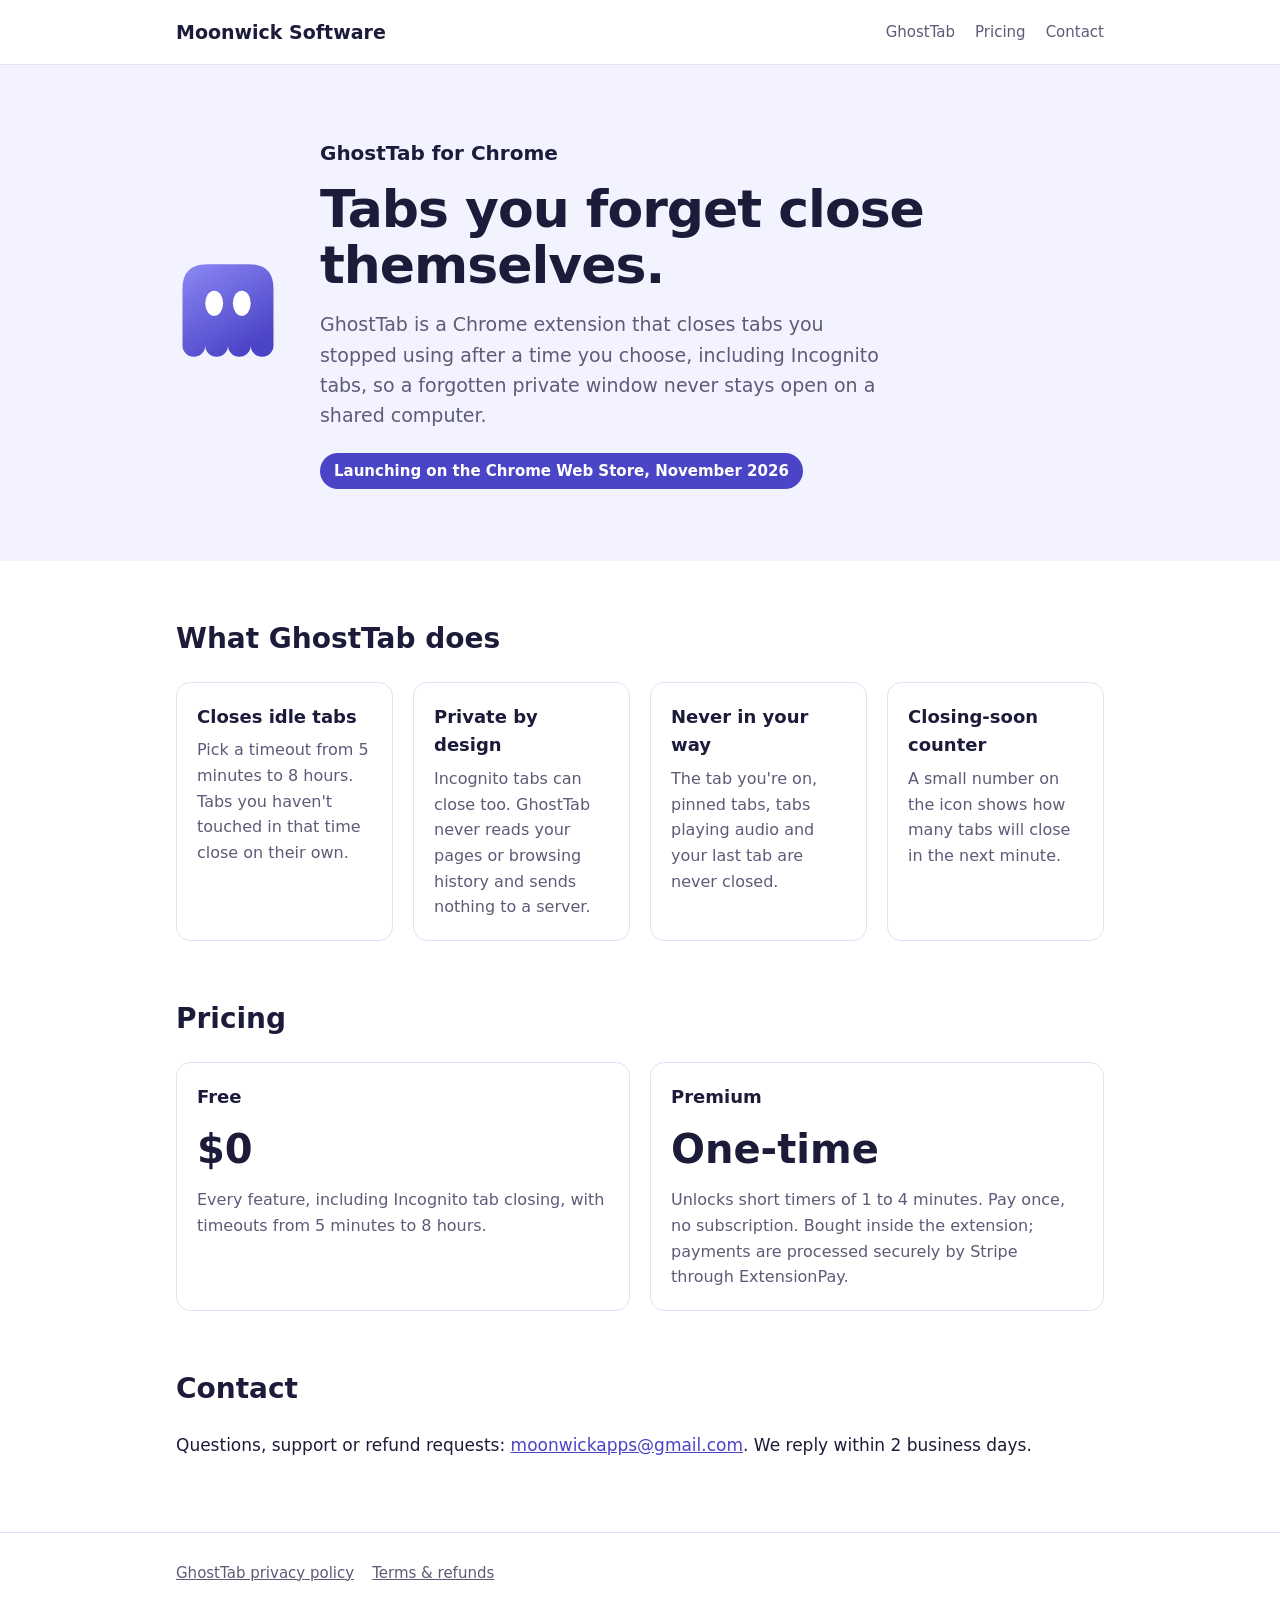
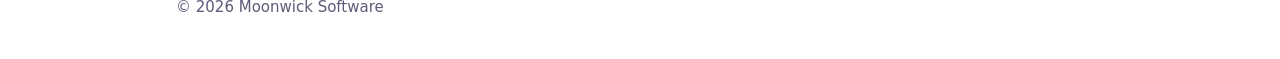
==== index.html @ 589e6111 "Init commit" ====
<!DOCTYPE html>
<html lang="en">
<head>
<meta charset="utf-8">
<meta name="viewport" content="width=device-width, initial-scale=1">
<title>Moonwick Software – GhostTab for Chrome</title>
<meta name="description" content="Moonwick Software makes small, private productivity tools for Chrome. GhostTab automatically closes tabs you stopped using, including Incognito tabs.">
<link rel="stylesheet" href="style.css">
</head>
<body>
<header class="site"><div class="wrap">
  <a class="logo" href="./">Moonwick Software</a>
  <nav><a href="#ghosttab">GhostTab</a><a href="#pricing">Pricing</a><a href="#contact">Contact</a></nav>
</div></header>

<div class="hero" id="ghosttab"><div class="wrap">
  <svg class="hero-icon" width="128" height="128" viewBox="0 0 128 128" aria-hidden="true"><defs><linearGradient id="g" x1="0" y1="0" x2="0.6" y2="1"><stop offset="0" stop-color="#8B88F5"/><stop offset="1" stop-color="#4A44C6"/></linearGradient></defs><path fill="url(#g)" d="M8 104V34Q8 4 38 4H90Q120 4 120 34V104A14 14 0 0 1 92 104A14 14 0 0 1 64 104A14 14 0 0 1 36 104A14 14 0 0 1 8 104Z"/><ellipse cx="47" cy="52" rx="11" ry="15.5" fill="#fff"/><ellipse cx="81" cy="52" rx="11" ry="15.5" fill="#fff"/></svg>
  <div>
    <div class="badge">GhostTab for Chrome</div>
    <h1>Tabs you forget close themselves.</h1>
    <p>GhostTab is a Chrome extension that closes tabs you stopped using after a time you choose, including Incognito tabs, so a forgotten private window never stays open on a shared computer.</p>
    <span class="status">Launching on the Chrome Web Store, November 2026</span>
  </div>
</div></div>

<section><div class="wrap">
  <h2>What GhostTab does</h2>
  <div class="grid four">
    <div class="card"><h3>Closes idle tabs</h3><p>Pick a timeout from 5 minutes to 8 hours. Tabs you haven't touched in that time close on their own.</p></div>
    <div class="card"><h3>Private by design</h3><p>Incognito tabs can close too. GhostTab never reads your pages or browsing history and sends nothing to a server.</p></div>
    <div class="card"><h3>Never in your way</h3><p>The tab you're on, pinned tabs, tabs playing audio and your last tab are never closed.</p></div>
    <div class="card"><h3>Closing-soon counter</h3><p>A small number on the icon shows how many tabs will close in the next minute.</p></div>
  </div>
</div></section>

<section id="pricing" style="padding-top:0"><div class="wrap">
  <h2>Pricing</h2>
  <div class="grid">
    <div class="card"><h3>Free</h3><div class="price">$0</div><p>Every feature, including Incognito tab closing, with timeouts from 5 minutes to 8 hours.</p></div>
    <div class="card"><h3>Premium</h3><div class="price">One-time</div><p>Unlocks short timers of 1 to 4 minutes. Pay once, no subscription. Bought inside the extension; payments are processed securely by Stripe through ExtensionPay.</p></div>
  </div>
</div></section>

<section id="contact" style="padding-top:0"><div class="wrap">
  <h2>Contact</h2>
  <p>Questions, support or refund requests: <a href="mailto:moonwickapps@gmail.com">moonwickapps@gmail.com</a>. We reply within 2 business days.</p>
</div></section>

<footer><div class="wrap">
  <a href="ghosttab/privacy.html">GhostTab privacy policy</a><a href="terms.html">Terms &amp; refunds</a>
  <div style="margin-top:10px">© 2026 Moonwick Software</div>
</div></footer>
</body>
</html>
---- style.css ----
:root {
  color-scheme: light dark;
  --bg: #ffffff; --bg-soft: #f3f2ff; --fg: #1c1b3a; --muted: #5d5b78;
  --border: #e3e1f5; --accent: #4A44C6; --accent-fg: #ffffff;
}
@media (prefers-color-scheme: dark) {
  :root {
    --bg: #15142b; --bg-soft: #1f1d40; --fg: #f1f0ff; --muted: #a9a7c8;
    --border: #2e2b5c; --accent: #8B88F5; --accent-fg: #15142b;
  }
}
* { box-sizing: border-box; }
body { margin: 0; background: var(--bg); color: var(--fg);
  font: 17px/1.6 system-ui, -apple-system, "Segoe UI", Roboto, sans-serif; }
a { color: var(--accent); }
.wrap { max-width: 960px; margin: 0 auto; padding: 0 16px; }
header.site { border-bottom: 1px solid var(--border); }
header.site .wrap { display: flex; align-items: center; justify-content: space-between; height: 64px; }
.logo { font-weight: 700; font-size: 19px; color: var(--fg); text-decoration: none; }
nav a { margin-left: 20px; color: var(--muted); text-decoration: none; font-size: 15px; }
nav a:hover { color: var(--fg); }
.hero { background: var(--bg-soft); padding: 72px 0; }
.hero .wrap { display: flex; gap: 40px; align-items: center; }
.hero h1 { font-size: clamp(34px, 6vw, 52px); line-height: 1.08; letter-spacing: -1px; margin: 12px 0 16px; }
.hero p { color: var(--muted); font-size: 19px; max-width: 560px; margin: 0; }
.badge { display: inline-flex; align-items: center; gap: 10px; font-weight: 700; font-size: 20px; }
.status { display: inline-block; margin-top: 22px; padding: 6px 14px; border-radius: 999px;
  background: var(--accent); color: var(--accent-fg); font-weight: 600; font-size: 15px; }
section { padding: 56px 0; }
h2 { font-size: 28px; margin: 0 0 20px; }
.grid { display: grid; grid-template-columns: repeat(auto-fit, minmax(240px, 1fr)); gap: 20px; }
.grid.four { grid-template-columns: repeat(auto-fit, minmax(200px, 1fr)); }
.card { border: 1px solid var(--border); border-radius: 14px; padding: 20px; }
.card h3 { margin: 0 0 6px; font-size: 18px; }
.card p { margin: 0; color: var(--muted); font-size: 16px; }
.price { font-size: 40px; font-weight: 800; margin: 6px 0; }
.legal h1 { font-size: 34px; margin: 40px 0 4px; }
.legal h2 { font-size: 21px; margin: 32px 0 8px; }
.legal .muted, .muted { color: var(--muted); }
footer { border-top: 1px solid var(--border); padding: 28px 0 40px; color: var(--muted); font-size: 15px; }
footer a { color: var(--muted); margin-right: 18px; }
@media (max-width: 640px) {
  .hero .wrap { flex-direction: column; align-items: flex-start; }
  .hero-icon { width: 96px; height: 96px; }
  nav a { margin-left: 12px; font-size: 14px; }
  .logo { font-size: 17px; white-space: nowrap; }
}
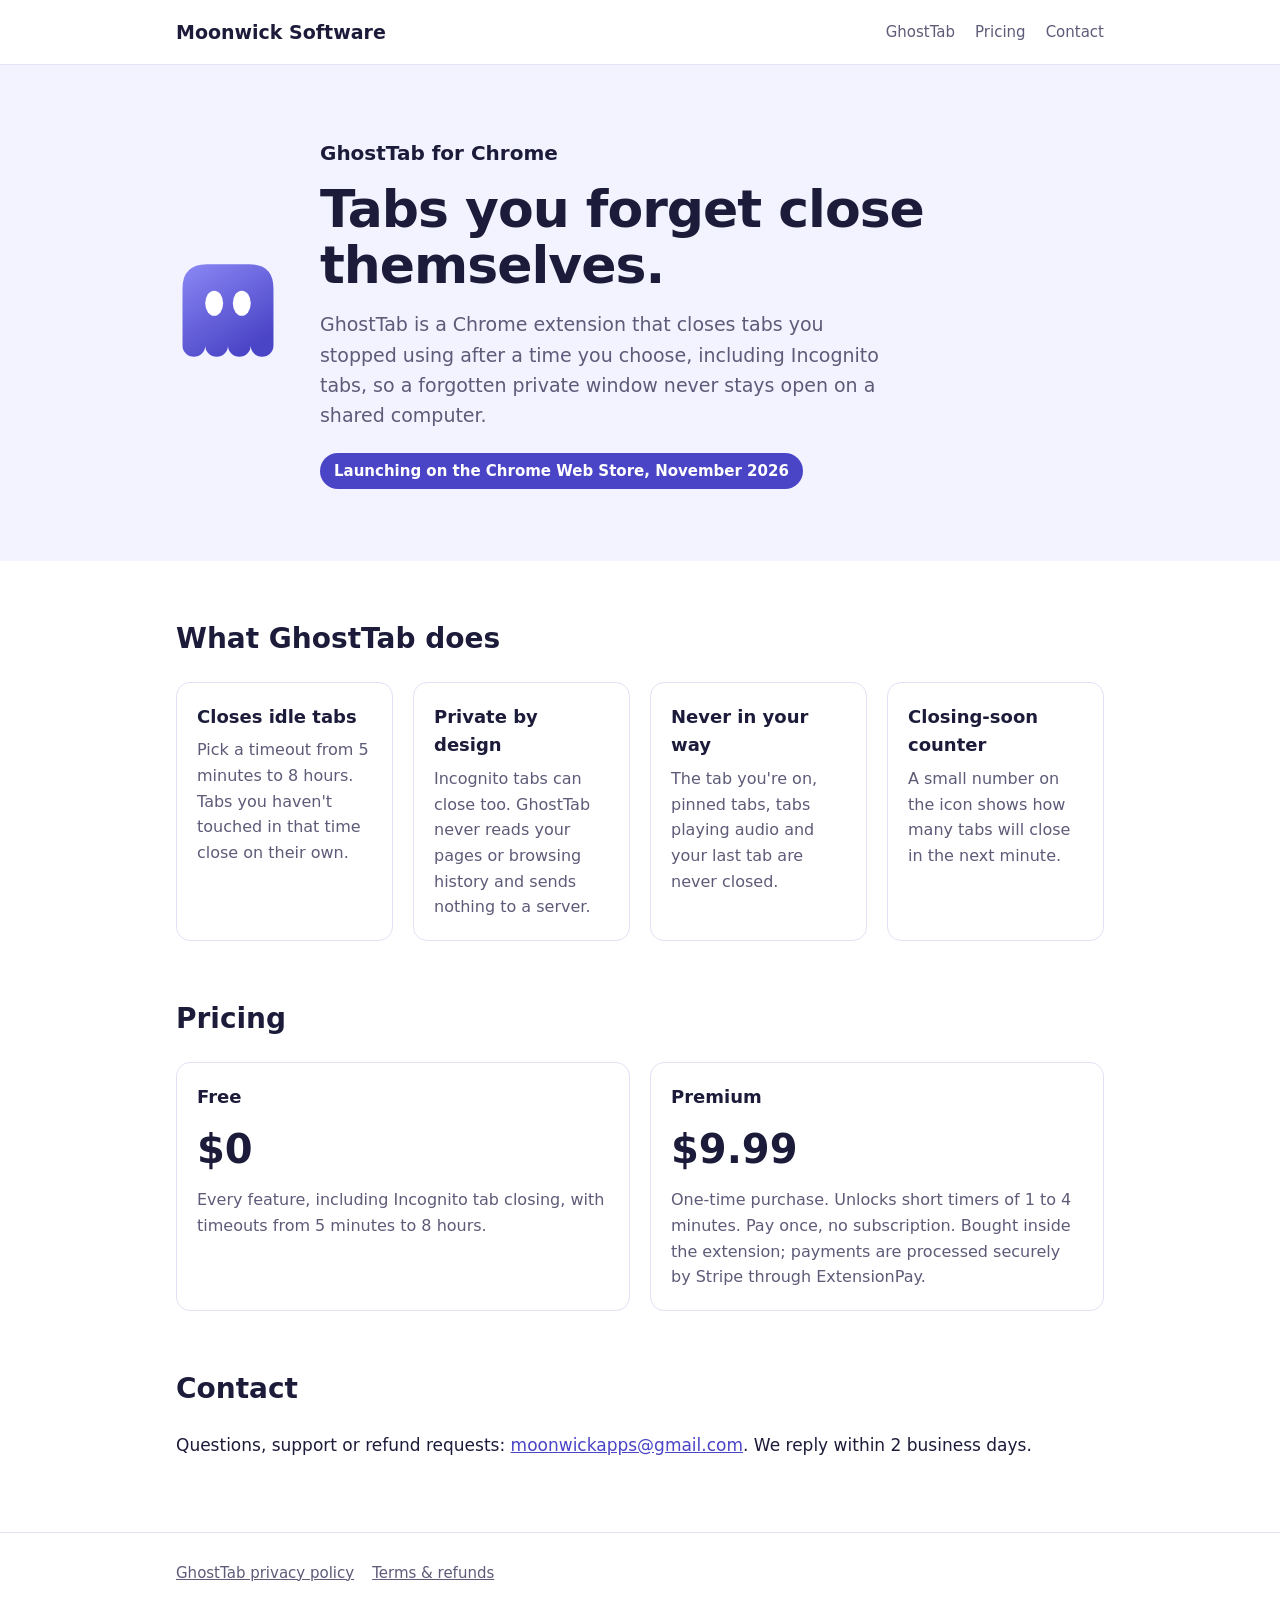
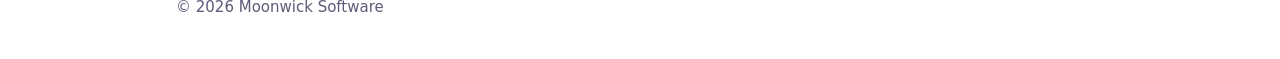
==== commit 5928b1ec: "Show Premium price ($9.99) on homepage Co-Authored-By: Claude Opus 5.5 <noreply@anthropic.com>" ====
--- a/index.html
+++ b/index.html
@@ -37,7 +37,7 @@
   <h2>Pricing</h2>
   <div class="grid">
     <div class="card"><h3>Free</h3><div class="price">$0</div><p>Every feature, including Incognito tab closing, with timeouts from 5 minutes to 8 hours.</p></div>
-    <div class="card"><h3>Premium</h3><div class="price">One-time</div><p>Unlocks short timers of 1 to 4 minutes. Pay once, no subscription. Bought inside the extension; payments are processed securely by Stripe through ExtensionPay.</p></div>
+    <div class="card"><h3>Premium</h3><div class="price">$9.99</div><p>One-time purchase. Unlocks short timers of 1 to 4 minutes. Pay once, no subscription. Bought inside the extension; payments are processed securely by Stripe through ExtensionPay.</p></div>
   </div>
 </div></section>
 
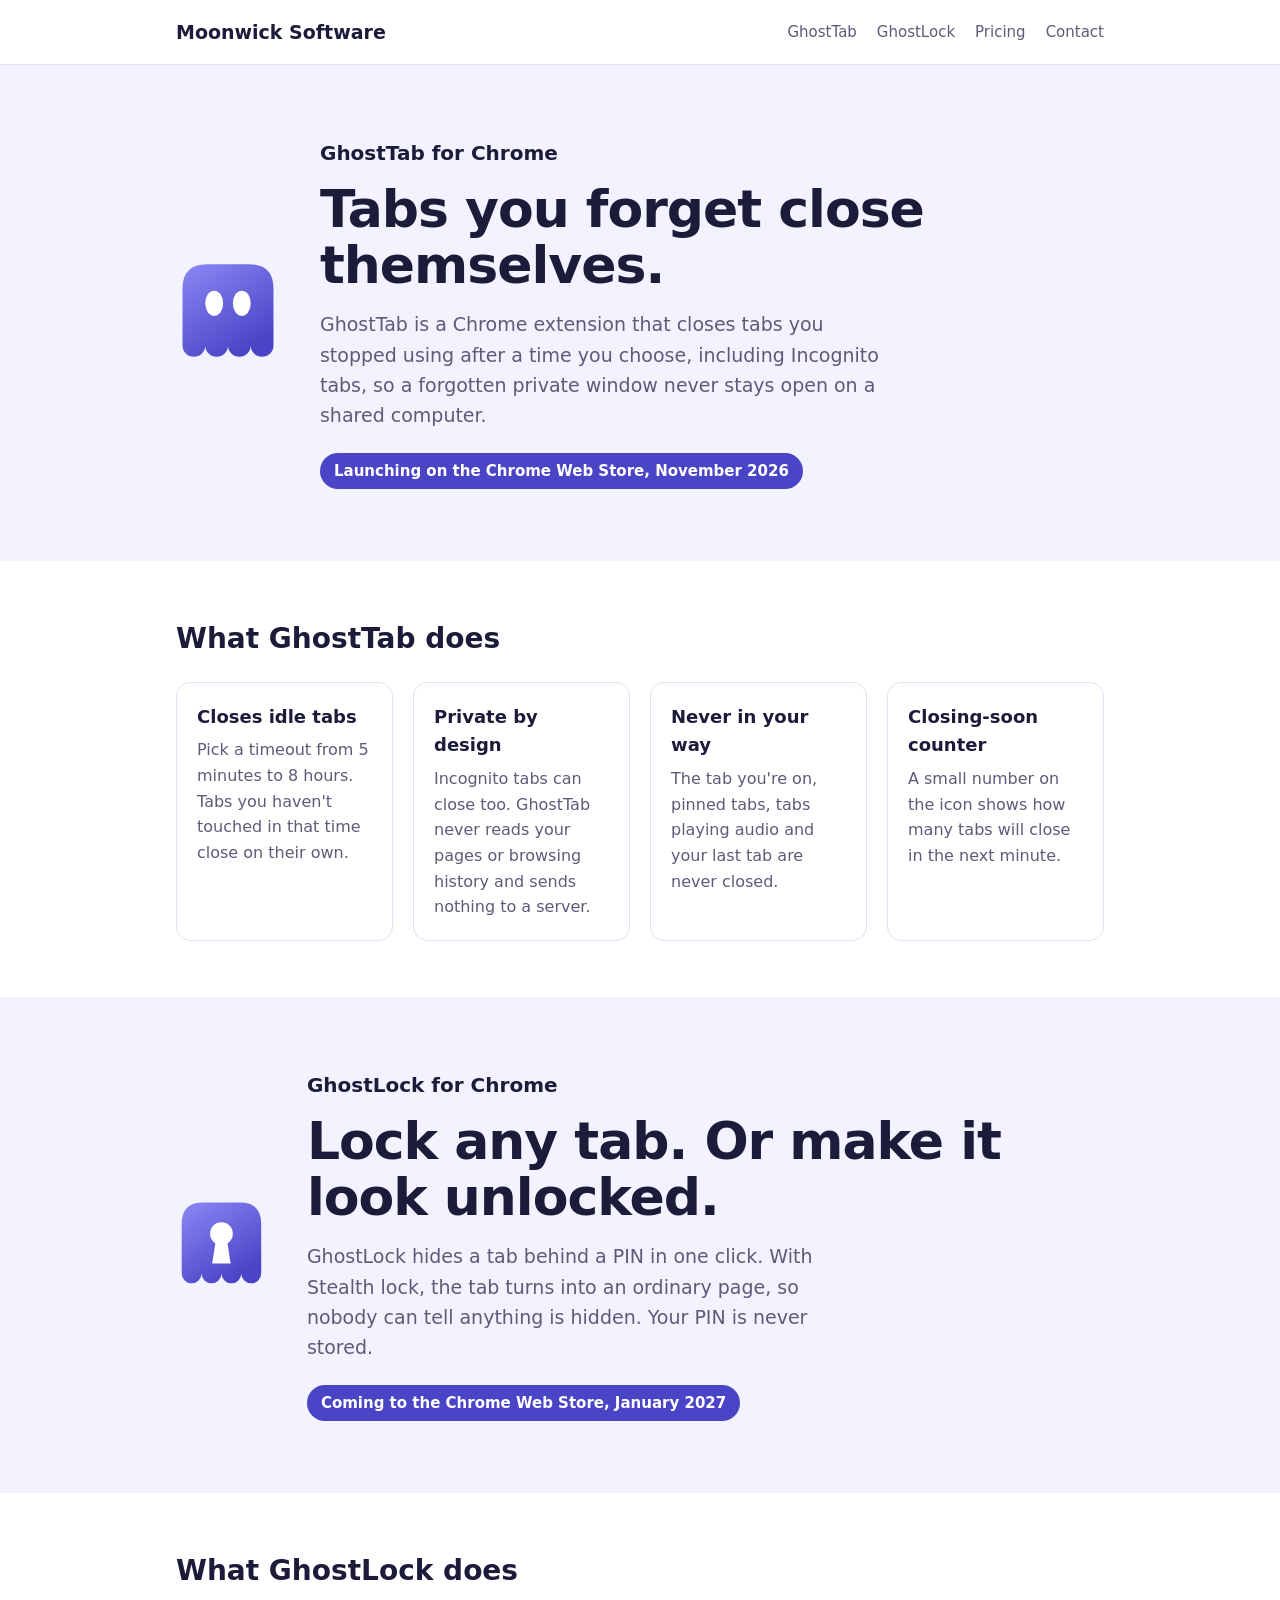
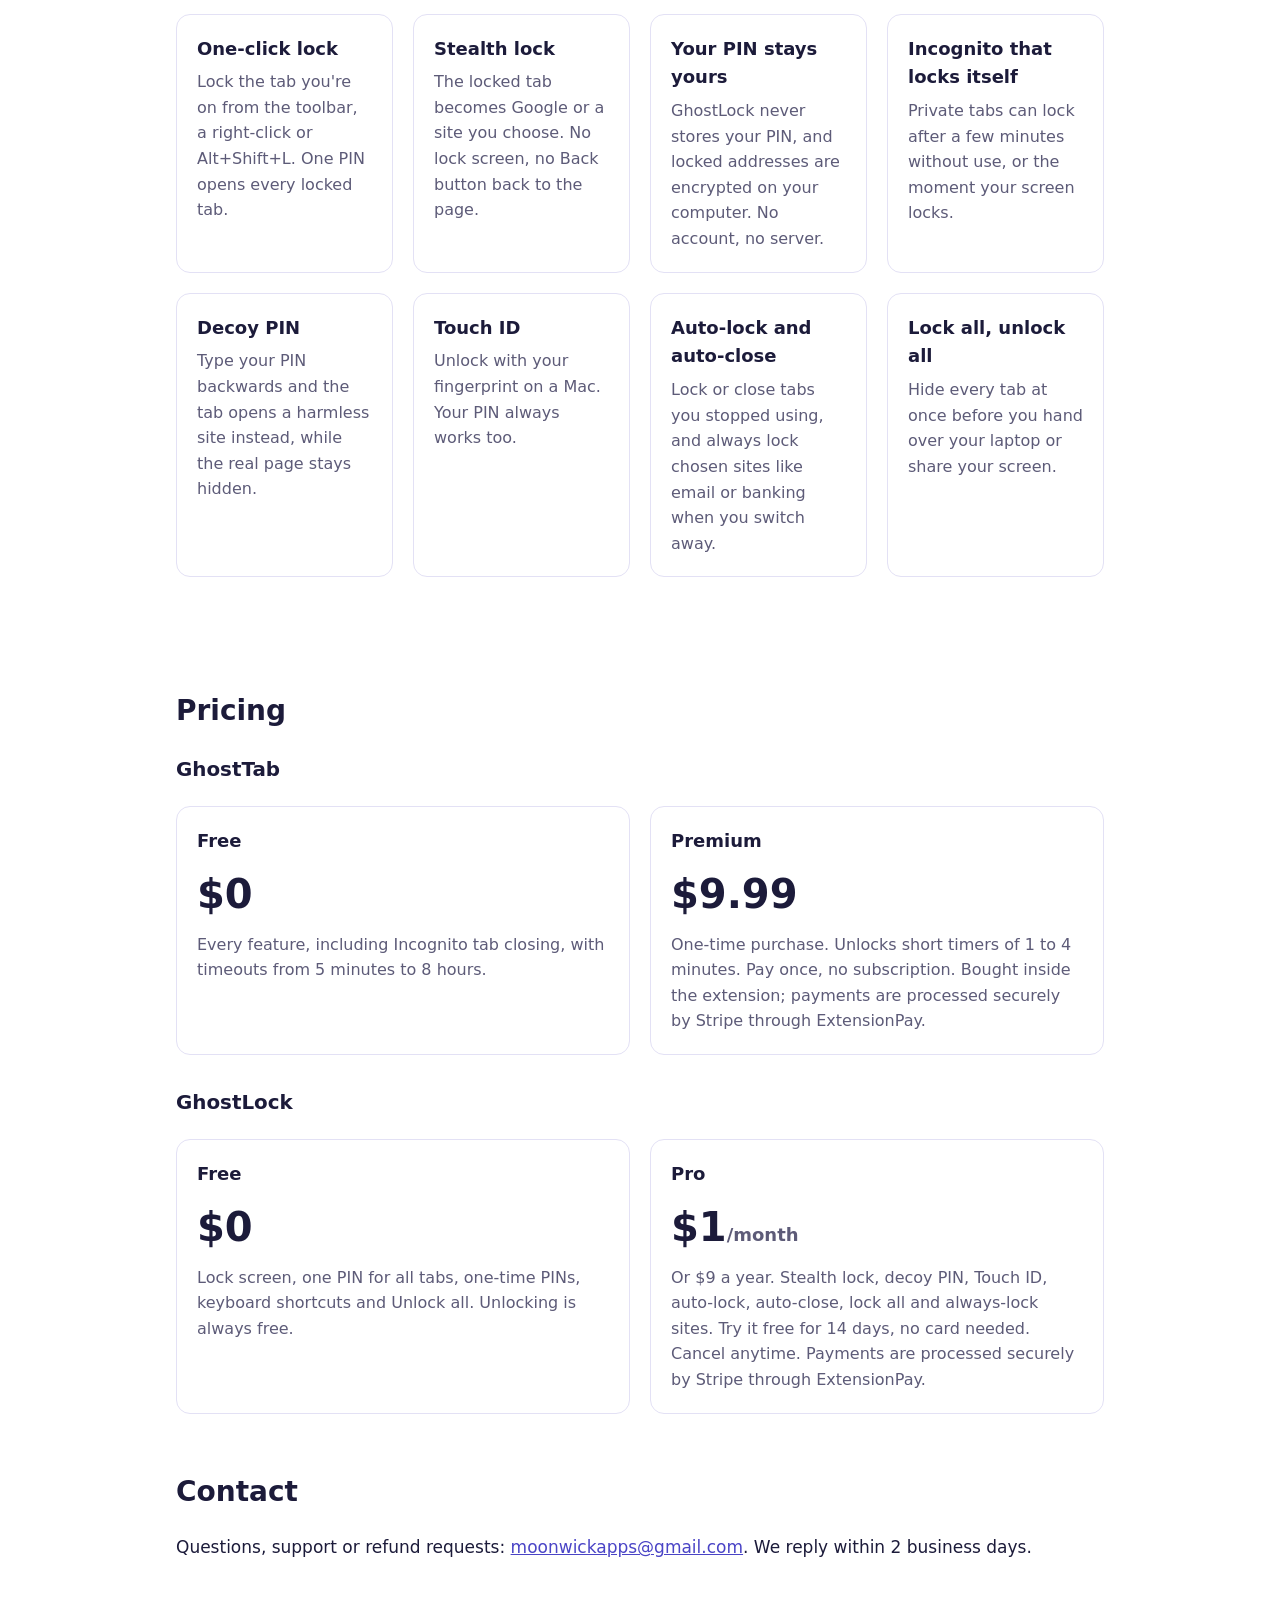
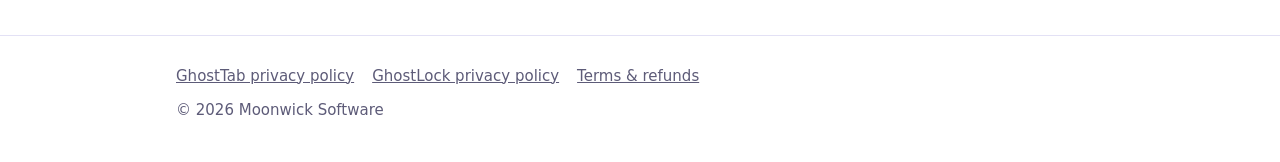
==== commit 6c04c598: "Add GhostLock section, privacy policy, terms, and Prompt Academy Co-Authored-By: Claude Opus 5.5 <no" ====
--- a/index.html
+++ b/index.html
@@ -3,14 +3,14 @@
 <head>
 <meta charset="utf-8">
 <meta name="viewport" content="width=device-width, initial-scale=1">
-<title>Moonwick Software – GhostTab for Chrome</title>
-<meta name="description" content="Moonwick Software makes small, private productivity tools for Chrome. GhostTab automatically closes tabs you stopped using, including Incognito tabs.">
+<title>Moonwick Software – GhostTab and GhostLock for Chrome</title>
+<meta name="description" content="Moonwick Software makes small, private tools for Chrome. GhostTab closes tabs you stopped using. GhostLock locks any tab behind a PIN, or makes it look like an ordinary page.">
 <link rel="stylesheet" href="style.css">
 </head>
 <body>
 <header class="site"><div class="wrap">
   <a class="logo" href="./">Moonwick Software</a>
-  <nav><a href="#ghosttab">GhostTab</a><a href="#pricing">Pricing</a><a href="#contact">Contact</a></nav>
+  <nav><a href="#ghosttab">GhostTab</a><a href="#ghostlock">GhostLock</a><a href="#pricing">Pricing</a><a href="#contact">Contact</a></nav>
 </div></header>
 
 <div class="hero" id="ghosttab"><div class="wrap">
@@ -33,11 +33,41 @@
   </div>
 </div></section>
 
-<section id="pricing" style="padding-top:0"><div class="wrap">
+<div class="hero" id="ghostlock"><div class="wrap">
+  <svg class="hero-icon" width="128" height="128" viewBox="0 0 128 128" aria-hidden="true"><defs><linearGradient id="g2" x1="0" y1="0" x2="0.6" y2="1"><stop offset="0" stop-color="#8B88F5"/><stop offset="1" stop-color="#4A44C6"/></linearGradient></defs><path fill="url(#g2)" d="M8 104V34Q8 4 38 4H90Q120 4 120 34V104A14 14 0 0 1 92 104A14 14 0 0 1 64 104A14 14 0 0 1 36 104A14 14 0 0 1 8 104Z"/><circle cx="64" cy="48" r="16" fill="#fff"/><path d="M56 58H72L77 90H51Z" fill="#fff"/></svg>
+  <div>
+    <div class="badge">GhostLock for Chrome</div>
+    <h1>Lock any tab. Or make it look unlocked.</h1>
+    <p>GhostLock hides a tab behind a PIN in one click. With Stealth lock, the tab turns into an ordinary page, so nobody can tell anything is hidden. Your PIN is never stored.</p>
+    <span class="status">Coming to the Chrome Web Store, January 2027</span>
+  </div>
+</div></div>
+
+<section><div class="wrap">
+  <h2>What GhostLock does</h2>
+  <div class="grid four">
+    <div class="card"><h3>One-click lock</h3><p>Lock the tab you're on from the toolbar, a right-click or Alt+Shift+L. One PIN opens every locked tab.</p></div>
+    <div class="card"><h3>Stealth lock</h3><p>The locked tab becomes Google or a site you choose. No lock screen, no Back button back to the page.</p></div>
+    <div class="card"><h3>Your PIN stays yours</h3><p>GhostLock never stores your PIN, and locked addresses are encrypted on your computer. No account, no server.</p></div>
+    <div class="card"><h3>Incognito that locks itself</h3><p>Private tabs can lock after a few minutes without use, or the moment your screen locks.</p></div>
+    <div class="card"><h3>Decoy PIN</h3><p>Type your PIN backwards and the tab opens a harmless site instead, while the real page stays hidden.</p></div>
+    <div class="card"><h3>Touch ID</h3><p>Unlock with your fingerprint on a Mac. Your PIN always works too.</p></div>
+    <div class="card"><h3>Auto-lock and auto-close</h3><p>Lock or close tabs you stopped using, and always lock chosen sites like email or banking when you switch away.</p></div>
+    <div class="card"><h3>Lock all, unlock all</h3><p>Hide every tab at once before you hand over your laptop or share your screen.</p></div>
+  </div>
+</div></section>
+
+<section id="pricing"><div class="wrap">
   <h2>Pricing</h2>
+  <h3>GhostTab</h3>
   <div class="grid">
     <div class="card"><h3>Free</h3><div class="price">$0</div><p>Every feature, including Incognito tab closing, with timeouts from 5 minutes to 8 hours.</p></div>
     <div class="card"><h3>Premium</h3><div class="price">$9.99</div><p>One-time purchase. Unlocks short timers of 1 to 4 minutes. Pay once, no subscription. Bought inside the extension; payments are processed securely by Stripe through ExtensionPay.</p></div>
+  </div>
+  <h3 style="margin-top:32px">GhostLock</h3>
+  <div class="grid">
+    <div class="card"><h3>Free</h3><div class="price">$0</div><p>Lock screen, one PIN for all tabs, one-time PINs, keyboard shortcuts and Unlock all. Unlocking is always free.</p></div>
+    <div class="card"><h3>Pro</h3><div class="price">$1<span class="muted" style="font-size:18px;font-weight:600">/month</span></div><p>Or $9 a year. Stealth lock, decoy PIN, Touch ID, auto-lock, auto-close, lock all and always-lock sites. Try it free for 14 days, no card needed. Cancel anytime. Payments are processed securely by Stripe through ExtensionPay.</p></div>
   </div>
 </div></section>
 
@@ -47,7 +77,7 @@
 </div></section>
 
 <footer><div class="wrap">
-  <a href="ghosttab/privacy.html">GhostTab privacy policy</a><a href="terms.html">Terms &amp; refunds</a>
+  <a href="ghosttab/privacy.html">GhostTab privacy policy</a><a href="ghostlock/privacy.html">GhostLock privacy policy</a><a href="terms.html">Terms &amp; refunds</a>
   <div style="margin-top:10px">© 2026 Moonwick Software</div>
 </div></footer>
 </body>
--- a/style.css
+++ b/style.css
@@ -45,3 +45,8 @@
   nav a { margin-left: 12px; font-size: 14px; }
   .logo { font-size: 17px; white-space: nowrap; }
 }
+@media (max-width: 640px) {
+  header.site .wrap { height: auto; min-height: 64px; flex-wrap: wrap; gap: 4px 16px; padding-top: 10px; padding-bottom: 10px; }
+  nav { display: flex; flex-wrap: wrap; gap: 4px 14px; }
+  nav a { margin-left: 0; }
+}
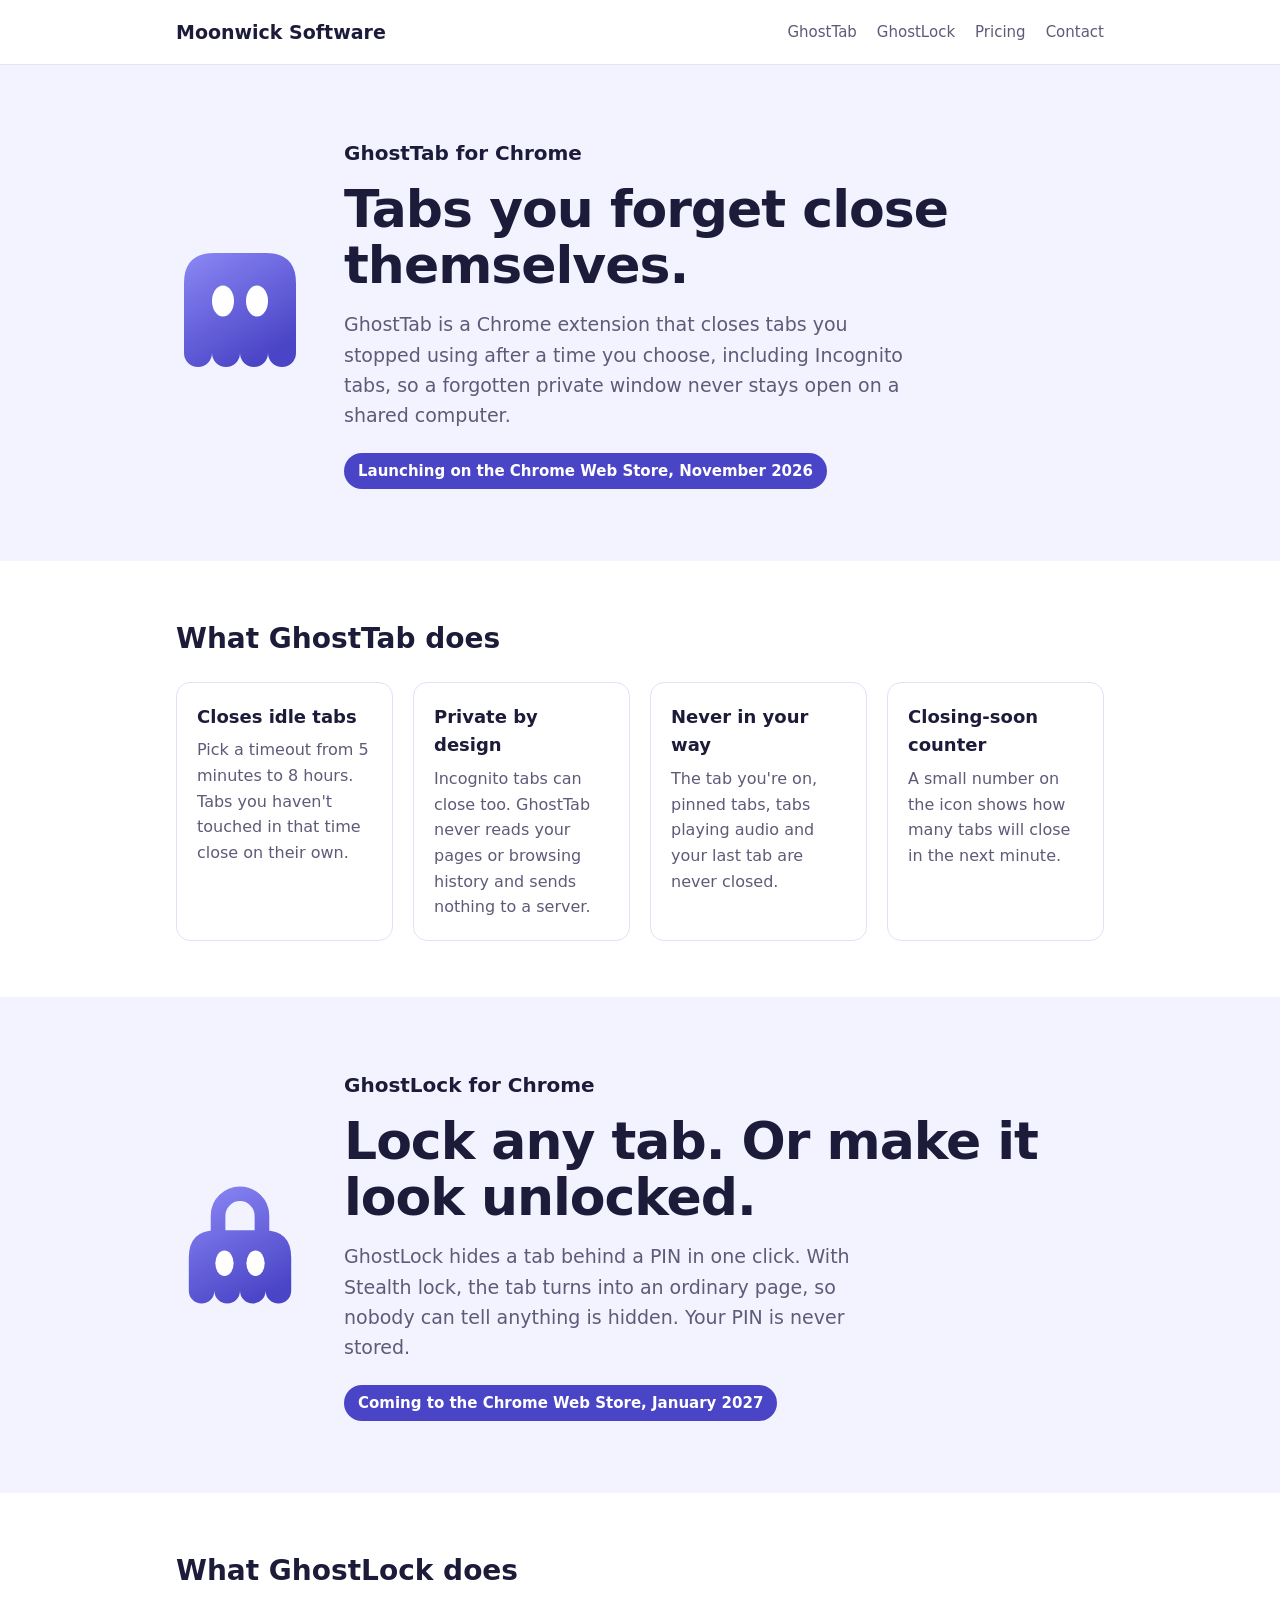
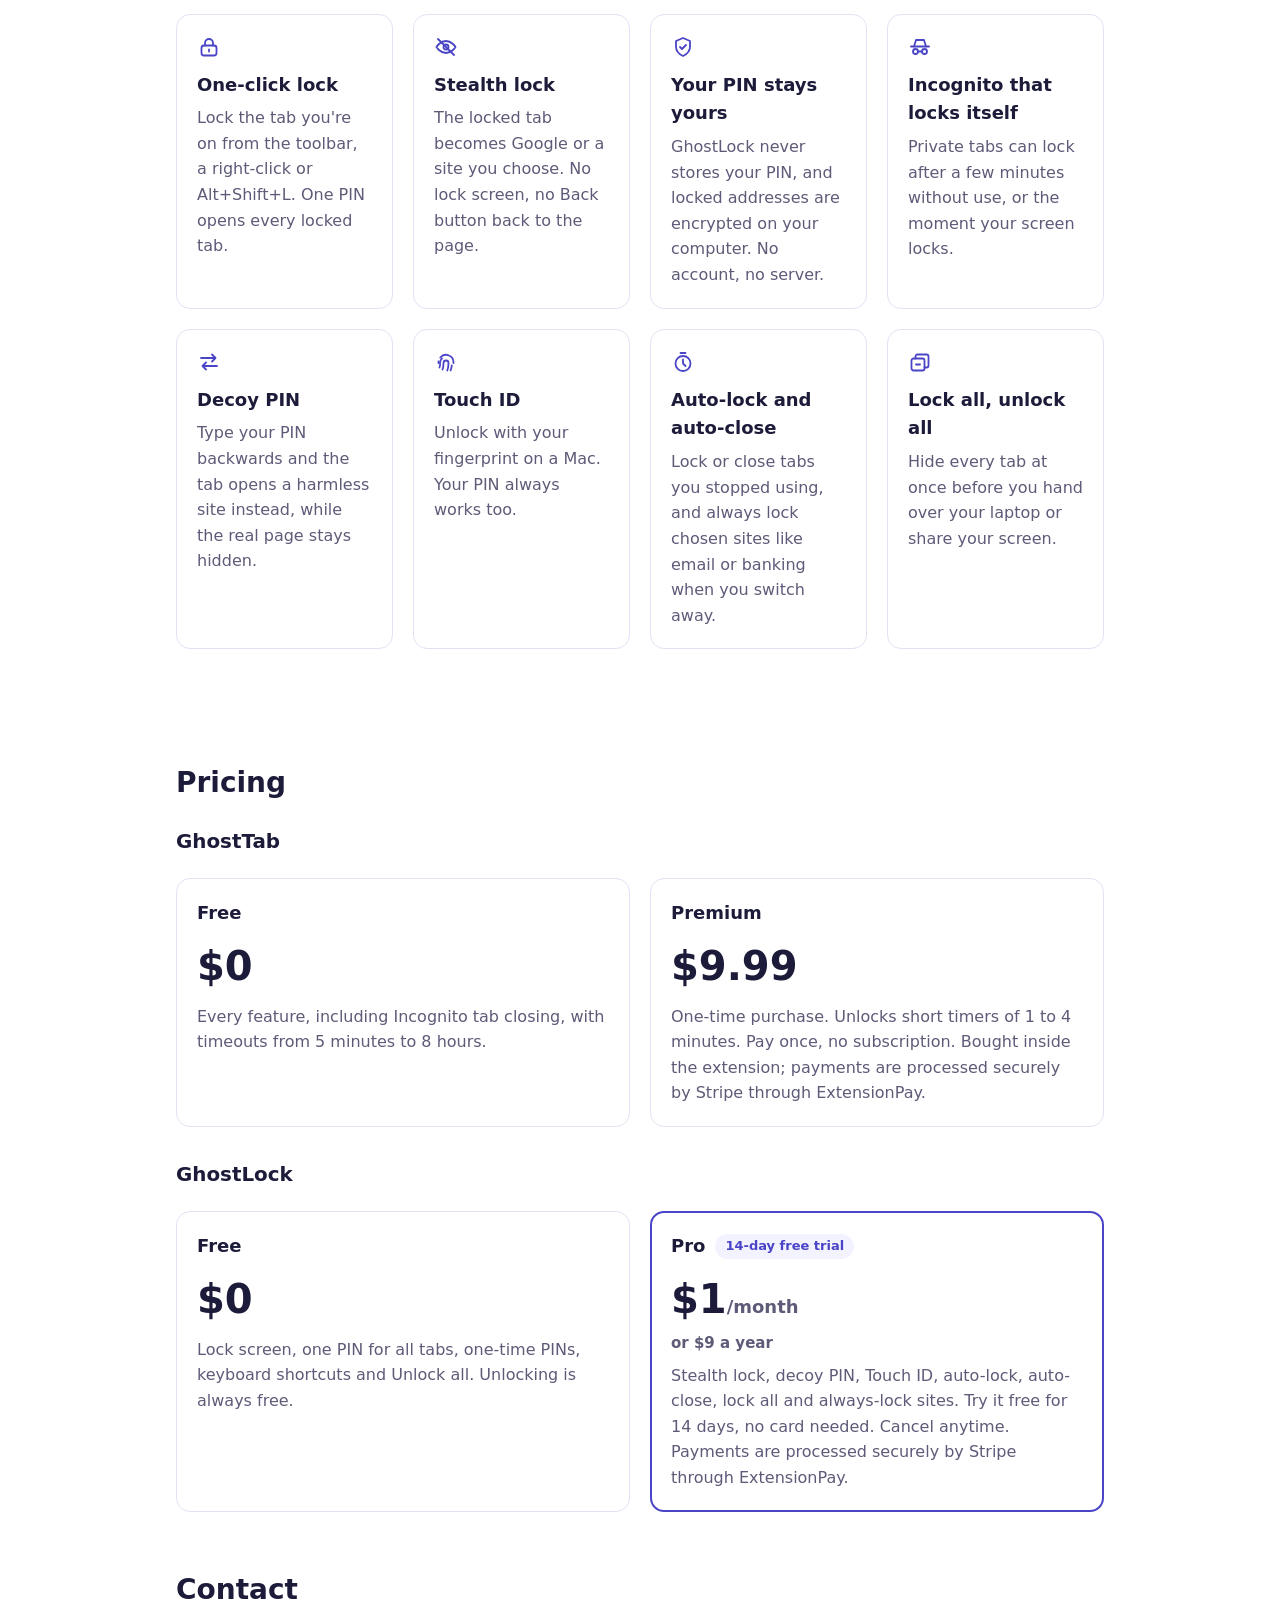
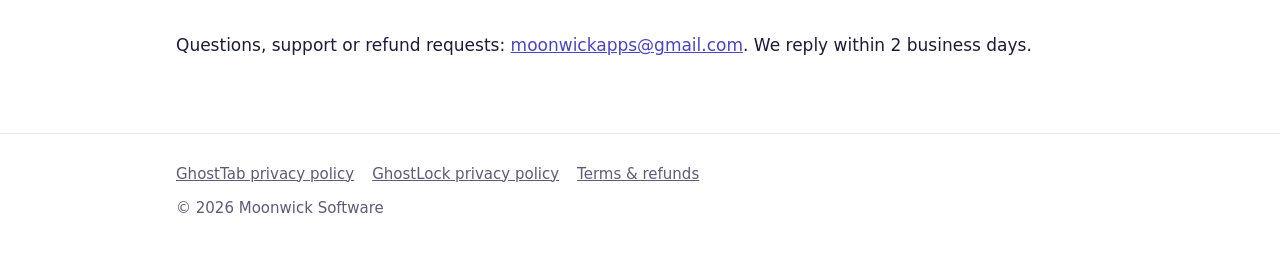
==== commit 57be0b13: "GhostLock section: new icon, feature icons, Pro trial pill Co-Authored-By: Claude Opus 5.5 <noreply@" ====
--- a/index.html
+++ b/index.html
@@ -34,7 +34,7 @@
 </div></section>
 
 <div class="hero" id="ghostlock"><div class="wrap">
-  <svg class="hero-icon" width="128" height="128" viewBox="0 0 128 128" aria-hidden="true"><defs><linearGradient id="g2" x1="0" y1="0" x2="0.6" y2="1"><stop offset="0" stop-color="#8B88F5"/><stop offset="1" stop-color="#4A44C6"/></linearGradient></defs><path fill="url(#g2)" d="M8 104V34Q8 4 38 4H90Q120 4 120 34V104A14 14 0 0 1 92 104A14 14 0 0 1 64 104A14 14 0 0 1 36 104A14 14 0 0 1 8 104Z"/><circle cx="64" cy="48" r="16" fill="#fff"/><path d="M56 58H72L77 90H51Z" fill="#fff"/></svg>
+  <svg class="hero-icon" viewBox="-6 -6 140 140" width="128" height="128" aria-hidden="true"><defs><linearGradient id="g2" gradientUnits="userSpaceOnUse" x1="16" y1="0" x2="80" y2="128"><stop offset="0" stop-color="#8B88F5"/><stop offset="1" stop-color="#4A44C6"/></linearGradient></defs><path d="M40 60V32A24 24 0 0 1 88 32V60" fill="none" stroke="url(#g2)" stroke-width="16"/><path d="M8 114V78Q8 48 38 48H90Q120 48 120 78V114A14 14 0 0 1 92 114A14 14 0 0 1 64 114A14 14 0 0 1 36 114A14 14 0 0 1 8 114Z" fill="url(#g2)"/><g fill="#ffffff"><ellipse cx="47" cy="84" rx="10" ry="14"/><ellipse cx="81" cy="84" rx="10" ry="14"/></g></svg>
   <div>
     <div class="badge">GhostLock for Chrome</div>
     <h1>Lock any tab. Or make it look unlocked.</h1>
@@ -45,15 +45,15 @@
 
 <section><div class="wrap">
   <h2>What GhostLock does</h2>
-  <div class="grid four">
-    <div class="card"><h3>One-click lock</h3><p>Lock the tab you're on from the toolbar, a right-click or Alt+Shift+L. One PIN opens every locked tab.</p></div>
-    <div class="card"><h3>Stealth lock</h3><p>The locked tab becomes Google or a site you choose. No lock screen, no Back button back to the page.</p></div>
-    <div class="card"><h3>Your PIN stays yours</h3><p>GhostLock never stores your PIN, and locked addresses are encrypted on your computer. No account, no server.</p></div>
-    <div class="card"><h3>Incognito that locks itself</h3><p>Private tabs can lock after a few minutes without use, or the moment your screen locks.</p></div>
-    <div class="card"><h3>Decoy PIN</h3><p>Type your PIN backwards and the tab opens a harmless site instead, while the real page stays hidden.</p></div>
-    <div class="card"><h3>Touch ID</h3><p>Unlock with your fingerprint on a Mac. Your PIN always works too.</p></div>
-    <div class="card"><h3>Auto-lock and auto-close</h3><p>Lock or close tabs you stopped using, and always lock chosen sites like email or banking when you switch away.</p></div>
-    <div class="card"><h3>Lock all, unlock all</h3><p>Hide every tab at once before you hand over your laptop or share your screen.</p></div>
+  <div class="grid four gl-features">
+    <div class="card"><svg class="feat-icon" viewBox="0 0 24 24" width="24" height="24" aria-hidden="true"><rect x="4.5" y="10.5" width="15" height="10" rx="2.5"/><path d="M8 10.5V8a4 4 0 0 1 8 0v2.5"/><path d="M12 14.5v2"/></svg><h3>One-click lock</h3><p>Lock the tab you're on from the toolbar, a right-click or Alt+Shift+L. One PIN opens every locked tab.</p></div>
+    <div class="card"><svg class="feat-icon" viewBox="0 0 24 24" width="24" height="24" aria-hidden="true"><path d="M2.5 12S6 6 12 6s9.5 6 9.5 6-3.5 6-9.5 6-9.5-6-9.5-6Z"/><circle cx="12" cy="12" r="2.5"/><path d="M4 4l16 16"/></svg><h3>Stealth lock</h3><p>The locked tab becomes Google or a site you choose. No lock screen, no Back button back to the page.</p></div>
+    <div class="card"><svg class="feat-icon" viewBox="0 0 24 24" width="24" height="24" aria-hidden="true"><path d="M12 3l7 3v5.5c0 4.2-2.9 7.6-7 9.5-4.1-1.9-7-5.3-7-9.5V6Z"/><path d="M9 12l2 2 4-4"/></svg><h3>Your PIN stays yours</h3><p>GhostLock never stores your PIN, and locked addresses are encrypted on your computer. No account, no server.</p></div>
+    <div class="card"><svg class="feat-icon" viewBox="0 0 24 24" width="24" height="24" aria-hidden="true"><path d="M3 11.5h18"/><path d="M6 11.5L8 5h8l2 6.5"/><circle cx="7.5" cy="16.5" r="2.5"/><circle cx="16.5" cy="16.5" r="2.5"/><path d="M10 16.5h4"/></svg><h3>Incognito that locks itself</h3><p>Private tabs can lock after a few minutes without use, or the moment your screen locks.</p></div>
+    <div class="card"><svg class="feat-icon" viewBox="0 0 24 24" width="24" height="24" aria-hidden="true"><path d="M4 8h14"/><path d="M15 4.5L18.5 8 15 11.5"/><path d="M20 16H6"/><path d="M9 12.5L5.5 16 9 19.5"/></svg><h3>Decoy PIN</h3><p>Type your PIN backwards and the tab opens a harmless site instead, while the real page stays hidden.</p></div>
+    <div class="card"><svg class="feat-icon" viewBox="0 0 24 24" width="24" height="24" aria-hidden="true"><path d="M6.3 7.5A7.5 7.5 0 0 1 19.5 12v1"/><path d="M4.5 11.5v1.5"/><path d="M8.5 19.5c.9-1.9 1-3.9 1-6.5a2.5 2.5 0 0 1 5 0c0 2.8-.3 5.2-1.2 7.5"/><path d="M5.5 17.5c.5-1.4.8-3 .5-4.5a6 6 0 0 1 2-4.6"/><path d="M17.8 15.5c-.2 1.7-.6 3.3-1.2 4.8"/></svg><h3>Touch ID</h3><p>Unlock with your fingerprint on a Mac. Your PIN always works too.</p></div>
+    <div class="card"><svg class="feat-icon" viewBox="0 0 24 24" width="24" height="24" aria-hidden="true"><circle cx="12" cy="13.5" r="7.5"/><path d="M12 9.5v4l2.5 2.5"/><path d="M9.5 3h5"/></svg><h3>Auto-lock and auto-close</h3><p>Lock or close tabs you stopped using, and always lock chosen sites like email or banking when you switch away.</p></div>
+    <div class="card"><svg class="feat-icon" viewBox="0 0 24 24" width="24" height="24" aria-hidden="true"><rect x="3.5" y="8.5" width="13" height="12" rx="2"/><path d="M7.5 8.5V6.5a2 2 0 0 1 2-2h9a2 2 0 0 1 2 2v9a2 2 0 0 1-2 2h-2"/><path d="M8 14.5h4"/></svg><h3>Lock all, unlock all</h3><p>Hide every tab at once before you hand over your laptop or share your screen.</p></div>
   </div>
 </div></section>
 
@@ -65,9 +65,9 @@
     <div class="card"><h3>Premium</h3><div class="price">$9.99</div><p>One-time purchase. Unlocks short timers of 1 to 4 minutes. Pay once, no subscription. Bought inside the extension; payments are processed securely by Stripe through ExtensionPay.</p></div>
   </div>
   <h3 style="margin-top:32px">GhostLock</h3>
-  <div class="grid">
+  <div class="grid gl-pricing">
     <div class="card"><h3>Free</h3><div class="price">$0</div><p>Lock screen, one PIN for all tabs, one-time PINs, keyboard shortcuts and Unlock all. Unlocking is always free.</p></div>
-    <div class="card"><h3>Pro</h3><div class="price">$1<span class="muted" style="font-size:18px;font-weight:600">/month</span></div><p>Or $9 a year. Stealth lock, decoy PIN, Touch ID, auto-lock, auto-close, lock all and always-lock sites. Try it free for 14 days, no card needed. Cancel anytime. Payments are processed securely by Stripe through ExtensionPay.</p></div>
+    <div class="card card-pro"><h3>Pro <span class="pill">14-day free trial</span></h3><div class="price">$1<span class="muted" style="font-size:18px;font-weight:600">/month</span></div><div class="price-alt">or $9 a year</div><p>Stealth lock, decoy PIN, Touch ID, auto-lock, auto-close, lock all and always-lock sites. Try it free for 14 days, no card needed. Cancel anytime. Payments are processed securely by Stripe through ExtensionPay.</p></div>
   </div>
 </div></section>
 
--- a/style.css
+++ b/style.css
@@ -50,3 +50,12 @@
   nav { display: flex; flex-wrap: wrap; gap: 4px 14px; }
   nav a { margin-left: 0; }
 }
+/* GhostLock section */
+.feat-icon { display: block; width: 24px; height: 24px; margin-bottom: 12px; color: var(--accent);
+  fill: none; stroke: currentColor; stroke-width: 1.8; stroke-linecap: round; stroke-linejoin: round; }
+.card-pro { border: 2px solid var(--accent); padding: 19px; }
+.card-pro h3 { display: flex; flex-wrap: wrap; align-items: center; gap: 6px 10px; }
+.pill { display: inline-block; padding: 2px 10px; border-radius: 999px; background: var(--bg-soft);
+  color: var(--accent); font-size: 13px; font-weight: 700; line-height: 1.6; }
+.price-alt { margin: -6px 0 8px; color: var(--muted); font-size: 15px; font-weight: 600; }
+.hero-icon { flex: none; }
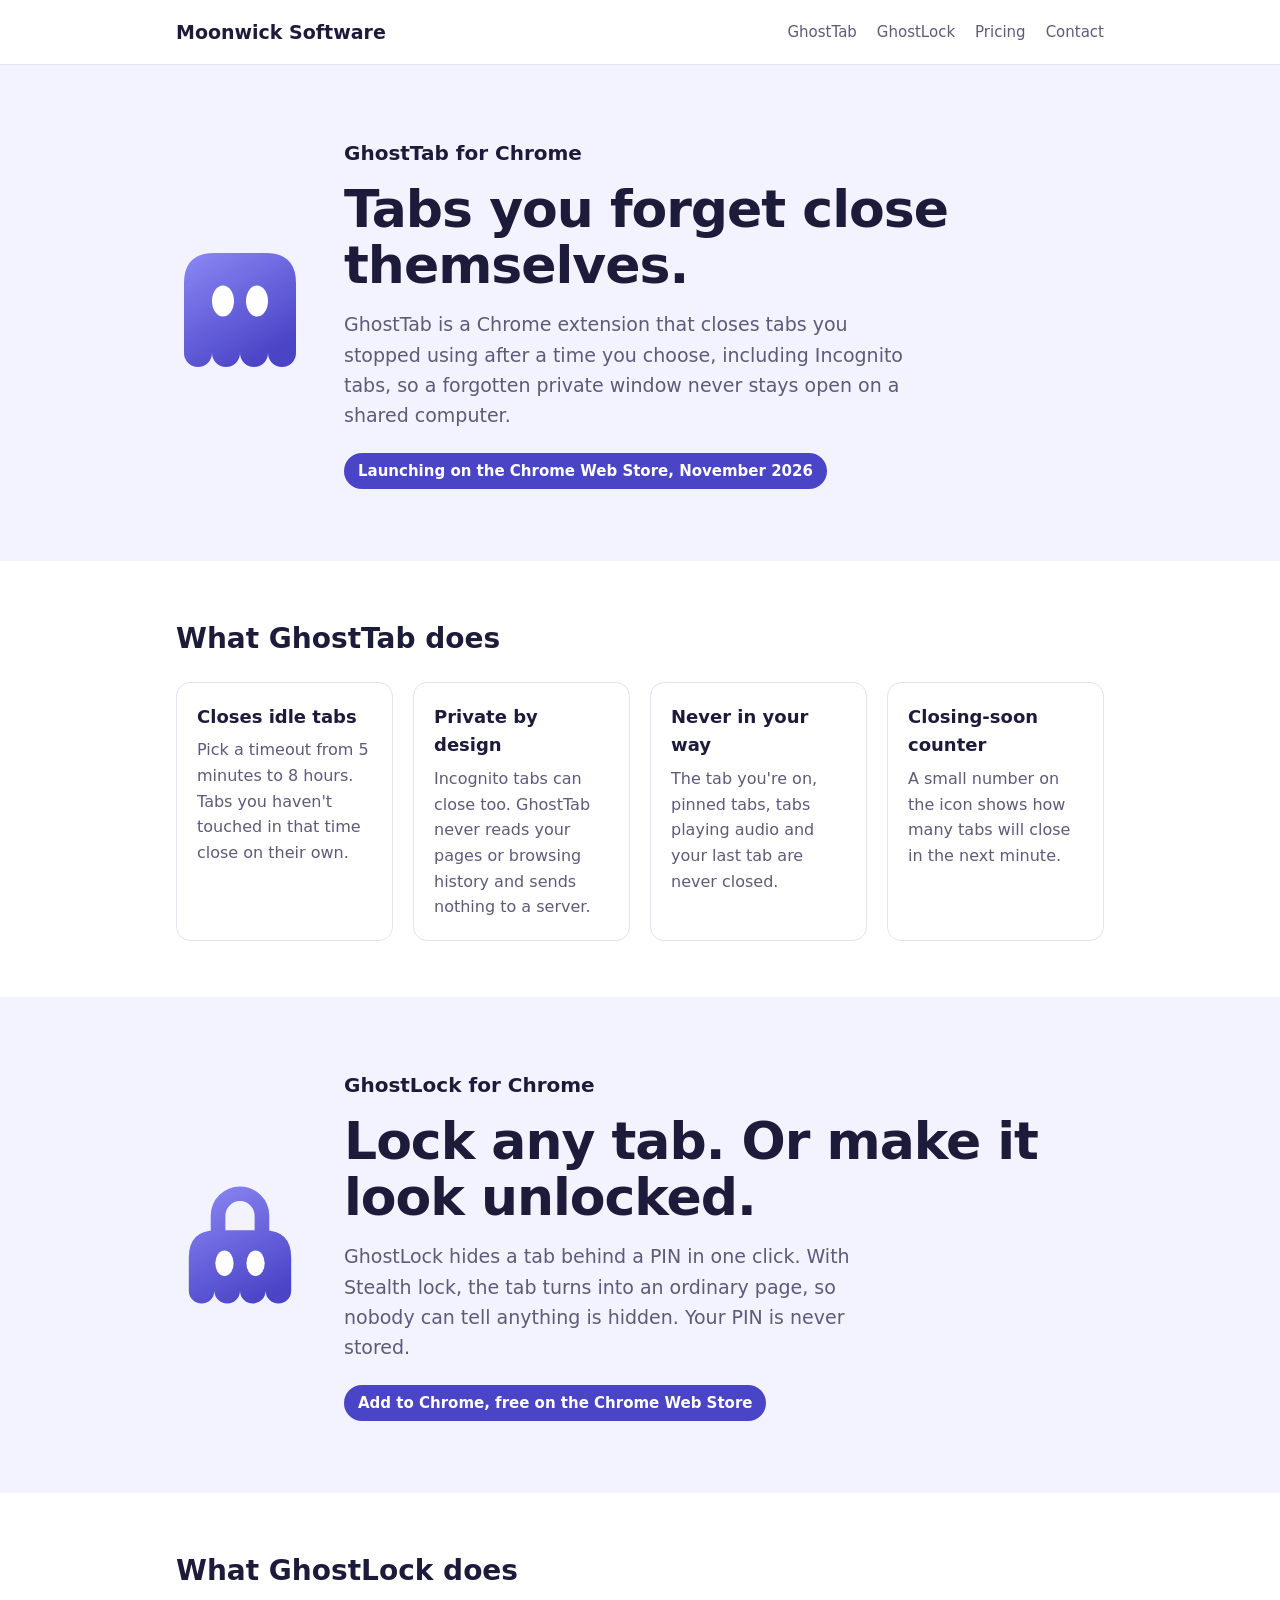
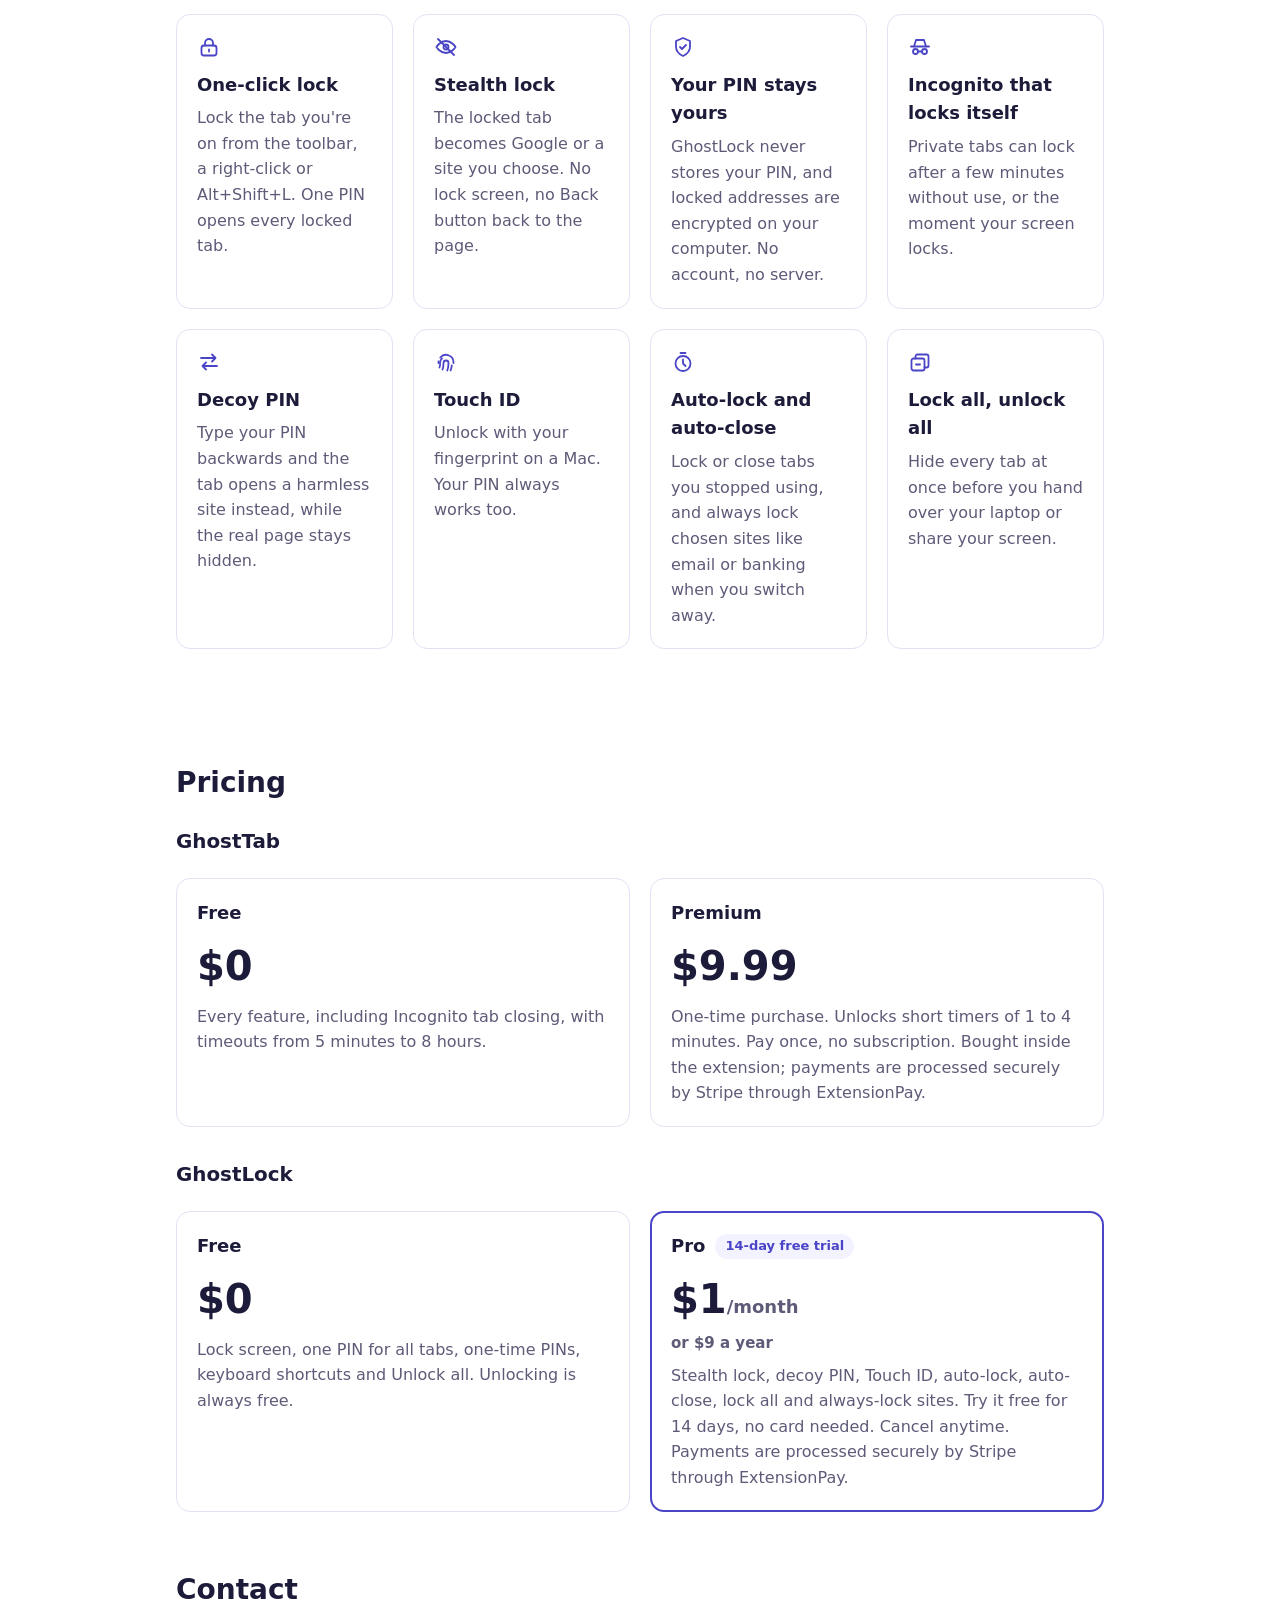
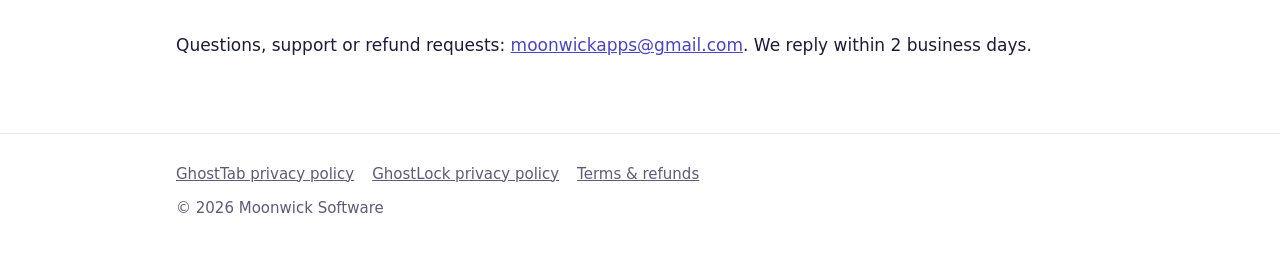
==== commit 8115582f: "GhostLock is live: link the hero to its Chrome Web Store page Replaces the "Coming January 2027" lab" ====
--- a/index.html
+++ b/index.html
@@ -39,7 +39,7 @@
     <div class="badge">GhostLock for Chrome</div>
     <h1>Lock any tab. Or make it look unlocked.</h1>
     <p>GhostLock hides a tab behind a PIN in one click. With Stealth lock, the tab turns into an ordinary page, so nobody can tell anything is hidden. Your PIN is never stored.</p>
-    <span class="status">Coming to the Chrome Web Store, January 2027</span>
+    <a class="status" href="https://chromewebstore.google.com/detail/ghostlock-pin-lock-for-ta/fiekglinchlongldgbabcemanflcpeoa?utm_source=moonwick-site">Add to Chrome, free on the Chrome Web Store</a>
   </div>
 </div></div>
 
--- a/style.css
+++ b/style.css
@@ -26,6 +26,8 @@
 .badge { display: inline-flex; align-items: center; gap: 10px; font-weight: 700; font-size: 20px; }
 .status { display: inline-block; margin-top: 22px; padding: 6px 14px; border-radius: 999px;
   background: var(--accent); color: var(--accent-fg); font-weight: 600; font-size: 15px; }
+a.status { text-decoration: none; }
+a.status:hover { filter: brightness(1.08); }
 section { padding: 56px 0; }
 h2 { font-size: 28px; margin: 0 0 20px; }
 .grid { display: grid; grid-template-columns: repeat(auto-fit, minmax(240px, 1fr)); gap: 20px; }
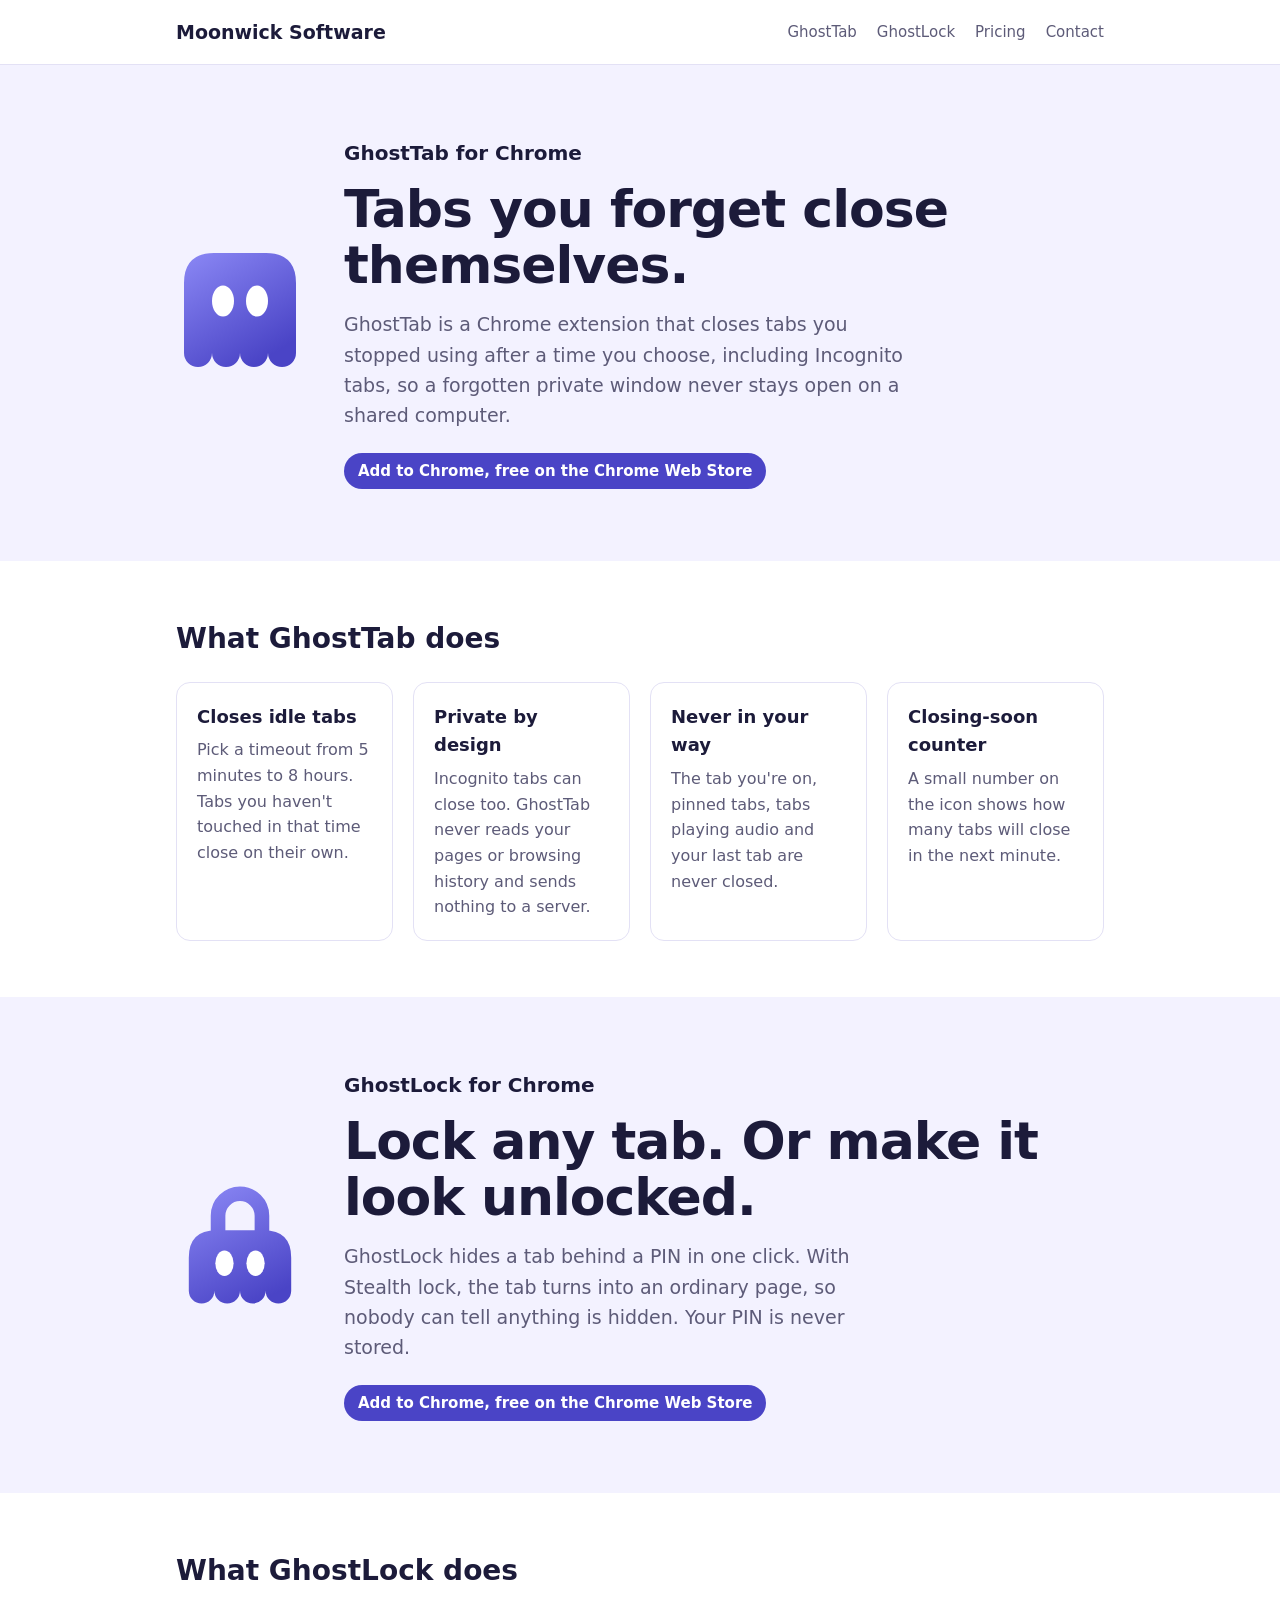
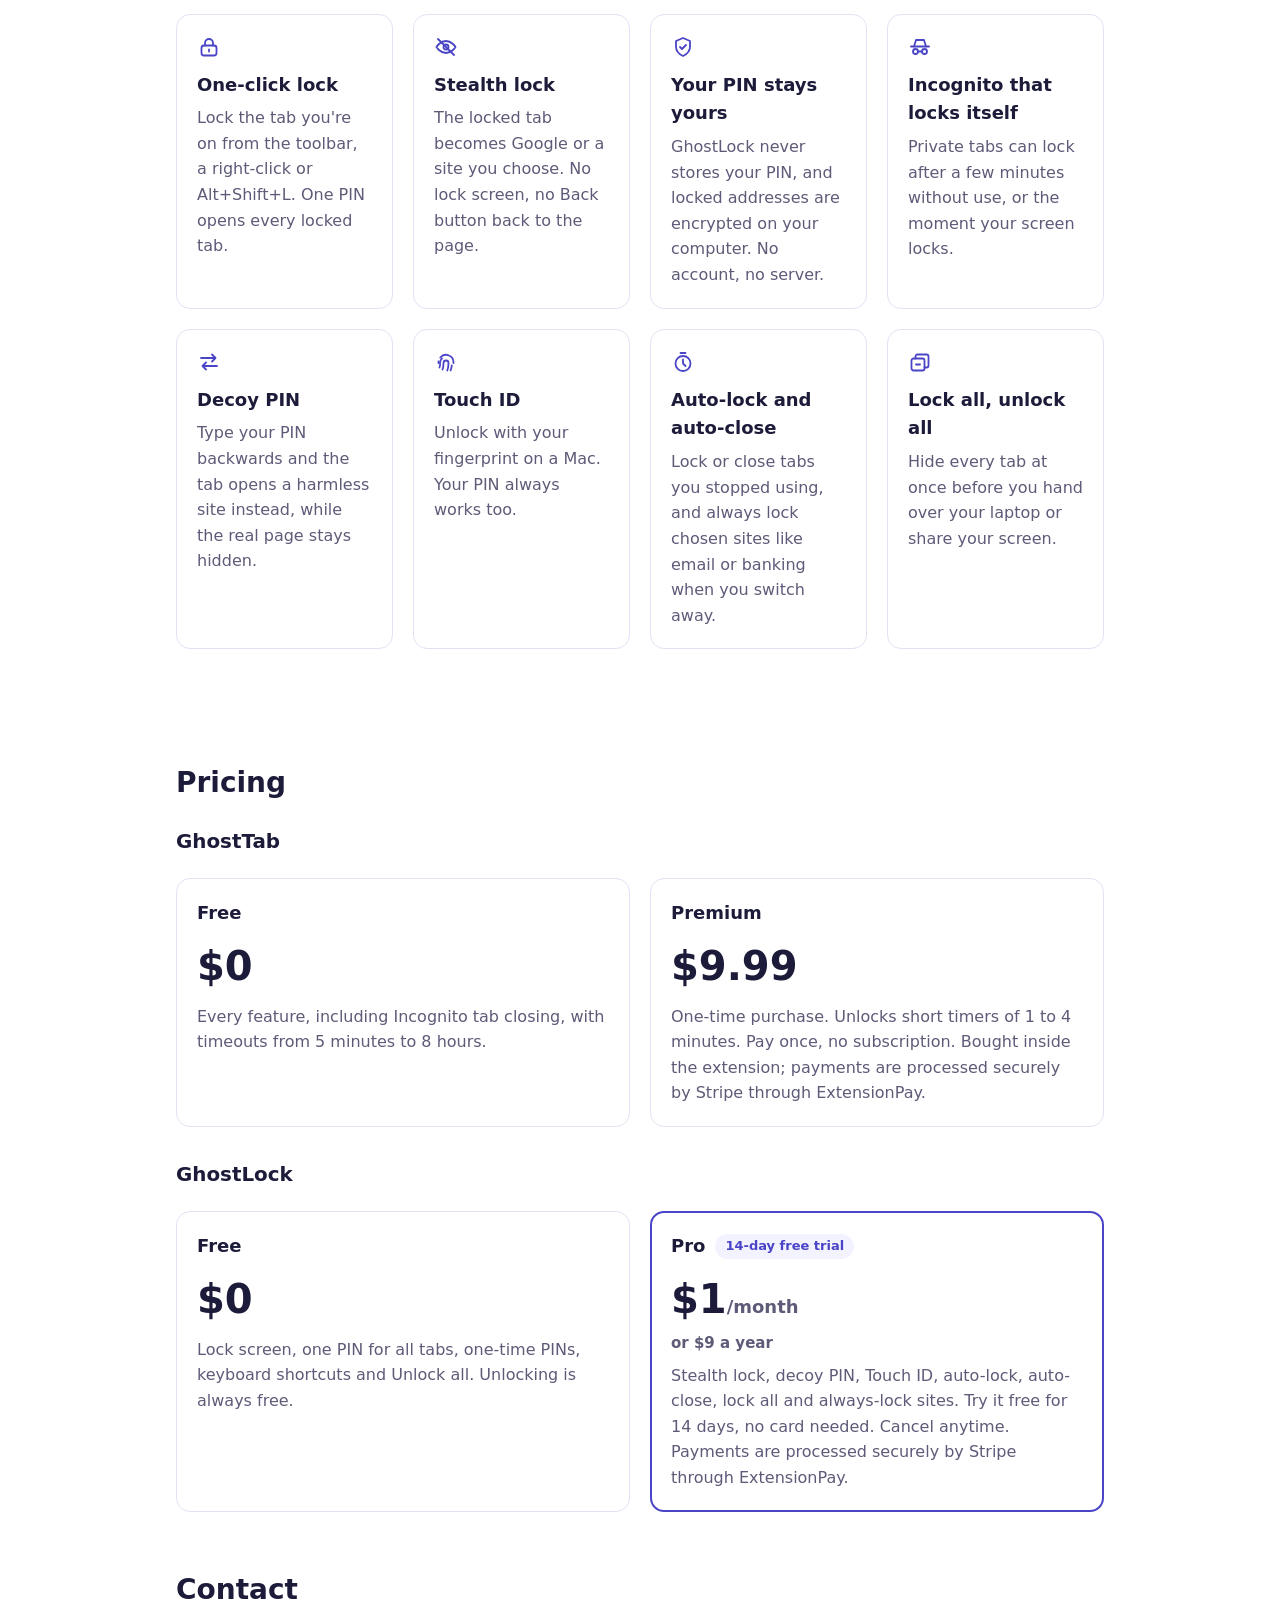
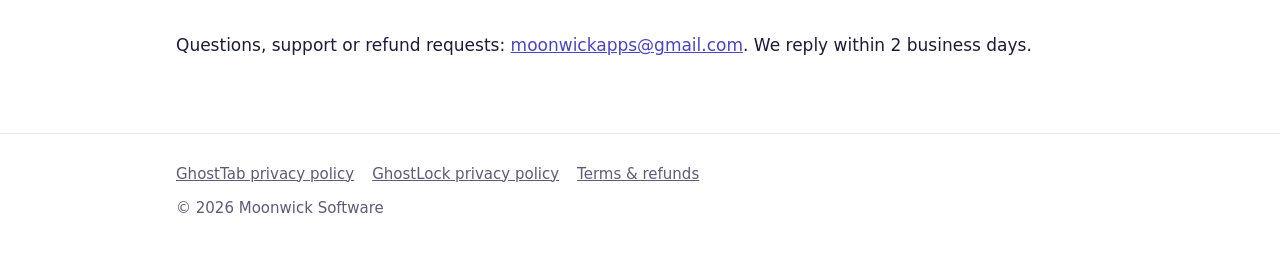
==== commit 469ff9e6: "Link GhostTab to its Chrome Web Store listing Co-Authored-By: Claude Opus 5.5 <noreply@anthropic.com" ====
--- a/index.html
+++ b/index.html
@@ -19,7 +19,7 @@
     <div class="badge">GhostTab for Chrome</div>
     <h1>Tabs you forget close themselves.</h1>
     <p>GhostTab is a Chrome extension that closes tabs you stopped using after a time you choose, including Incognito tabs, so a forgotten private window never stays open on a shared computer.</p>
-    <span class="status">Launching on the Chrome Web Store, November 2026</span>
+    <a class="status" href="https://chromewebstore.google.com/detail/ghosttab-auto-close-idle/ailnfnecjhmjagfmjoflcibfkcldogdf?utm_source=moonwick-site">Add to Chrome, free on the Chrome Web Store</a>
   </div>
 </div></div>
 
